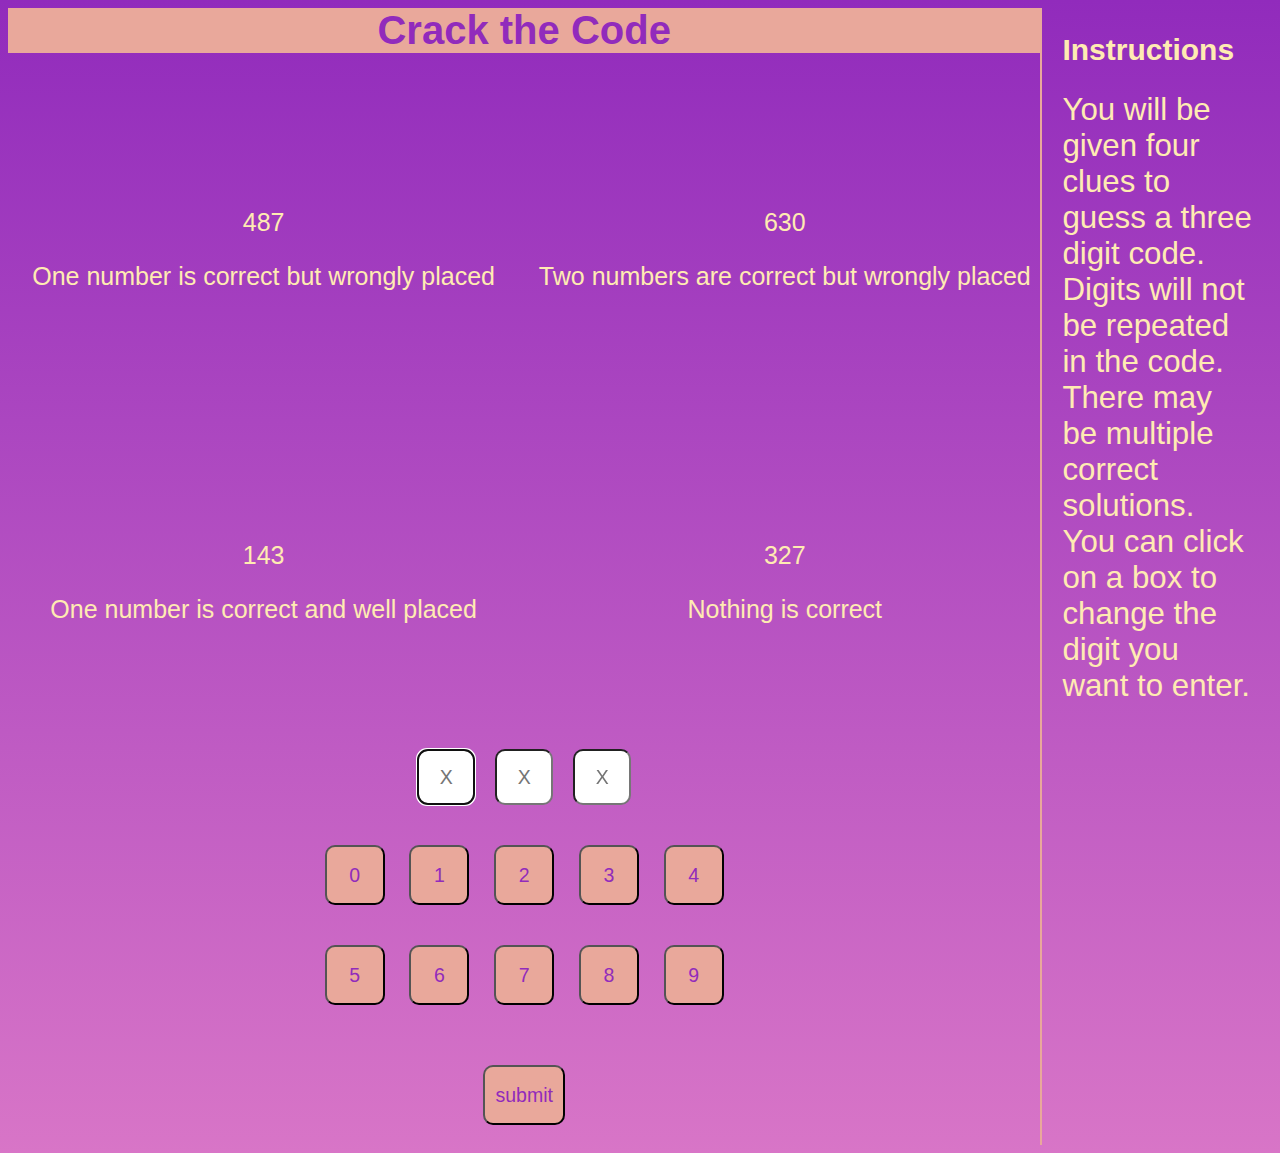
==== index.html @ f684341f "moved out of folder" ====
<!DOCTYPE html>
<html lang="en">
<head>
    <meta charset="UTF-8">
    <meta name="viewport" content="width=device-width, initial-scale=1.0">
    <title>Crack the Code</title>
    <link rel="stylesheet" href="styles.css">
    <script src="clues-script.js" defer></script>
    <script src="player-script.js" defer></script>
</head>
<body>
    
    <h1 id="mobile">Crack the Code</h1>
    <aside class="instructions" id="instructions" onclick="clickOut()">
        <h2>Instructions</h2>

        You will be given four clues to guess a three digit code.
        Digits will not be repeated in the code.
        There may be multiple correct solutions.
        You can click on a box to change the digit you want to enter.
    </aside>
    
    <div class="puzzle-container" onclick="clickOut()">
        <h1 id="big-screen">Crack the Code</h1>
        <div class="clues">
            <div id="clue1">
                <p>000</p>
                <p>One number is correct but wrongly placed</p>
                </div>
            <div id="clue2"><p>000</p>
                <p>One number is correct and well placed</p></div>
            <div id="clue3"><p>000</p>
                <p>This is clue 3 </p></div>
            <div id="clue4"><p>000</p>
                <p>This is clue 4 </p></div>
        </div>
        <div class="answer-inputs" id="answer-inputs">
            <input class="answer-box" id="answer-box1" type="text" placeholder="X" onclick="setFocus(this, 1)" autofocus >
            <input class="answer-box" id="answer-box2" type="text" placeholder="X" onclick="setFocus(this, 2)" >
            <input class="answer-box" id="answer-box3" type="text" placeholder="X" onclick="setFocus(this, 3)" >
        </div>
        <div class="answer-buttons">
            <button class="number-button button" onclick="getInput(0)">0</button> 
            <button class="number-button button" onclick="getInput(1)">1</button>
            <button class="number-button button" onclick="getInput(2)">2</button>
            <button class="number-button button" onclick="getInput(3)">3</button>
            <button class="number-button button" onclick="getInput(4)">4</button>
            <button class="number-button button" onclick="getInput(5)">5</button>
            <button class="number-button button" onclick="getInput(6)">6</button>
            <button class="number-button button" onclick="getInput(7)">7</button>
            <button class="number-button button" onclick="getInput(8)">8</button>
            <button class="number-button button" onclick="getInput(9)">9</button>
        </div>
        <div class="submit-button-row">
            <button id="submit-button" class="button" type="submit" onclick="submitAnswer()">submit</button>
        </div>
    </div>

    
</body>
</html>
---- styles.css ----
*{
    font-size: 62.5%;
    font-family: Verdana, Geneva, Tahoma, sans-serif;
    color: #FFEBB2;
}

body{
    font-size: 5rem;
    background: linear-gradient( #912BBC, #D875C7);
    min-height: 100vh;
    /* background-color: #912BBC; */
}
h1{
    font-size: 4rem;
    text-align: center;
    margin-top: 0;
    margin-bottom: 3rem;
    background-color: #E9A89B;
    color:#912bbc;
    
}
#mobile{
    display: none;
}
body div{
    min-height: 3rem;
}
.puzzle-container{
    display: flex;
    flex-direction: column;
    font-size: 5rem;
    border-right: 2px solid #E9A89B;

}
.clues {
    display: grid;
    grid-template-columns: repeat(2, 1fr);
    grid-template-rows: repeat(2, 1fr);
    grid-column-gap: 1rem;
    grid-row-gap: 0;
    min-height: 20%;
    font-size: 2.3rem;
}

.clues div{
    margin: 0 auto;
    padding: 10rem 0;
    font-size: 4rem;
    text-align: center;
}

.answer-inputs{
    display: flex;
    margin-left:  auto;
    margin-right:  auto;
    align-items: center;
    justify-content: center;
}    

.answer-inputs input{
    height: 5rem;
    width: 5rem;
    margin-left: 1rem;
    margin-right: 1rem;
    border-radius: 1rem;
    text-align: center;
    color: #912bbc;
}
.answer-buttons{
    display: grid;
    grid-template-columns: repeat(5, 1fr);
    grid-template-rows: repeat(2, 1fr);
    grid-column-gap: 11px;
    grid-row-gap: 0px;
    margin: 2rem 30%;
    justify-content: center;
} 
    
.button{
    height: 6rem;
    width: 6rem;
    margin: 2rem auto;
    border-radius: 1rem;
    background-color:#E9A89B ;
    color: #912bbc;
}
.submit-button-row{
    display: flex;
    justify-content: center;
    margin: 0 auto;
    
}

#submit-button{
    width: fit-content;
    padding: 1rem;
}
h2{
    font-size: 3rem;
}
#instructions{
    height: 100vh;
    margin: 0 auto;
    padding-left: 2rem;
    padding-right: 2rem;
    width: 15%;
    float: right;
    
}

@media only screen and (min-width:320px) and (max-width:1023px){
    *{
        font-size: 50%;
    }
    body div{
        max-height: 100vh;
    }
    #mobile{
        display: block;
        margin-top: 2rem;
        font-size: 3rem;
    }
    #big-screen{
        display: none;
    }
    .puzzle-container{
        border: none;
    }
    h2{
        text-align: center;
        font-size: 2rem;
    }
    #instructions{
        height: auto;
        border: 1px solid #E9A89B;
        padding: 1rem ;
        width: 90%;
        float:none;
        margin: 0 auto;
        font-size: 2rem;
        
    }
    .clues{
        color: black;
    }
    .clues div{
        padding: 5rem 1rem;
    }
}

@media screen and (min-width:768px) and (max-width:1023px){
    .clues div{
        padding: 8rem 1rem;
    }
}
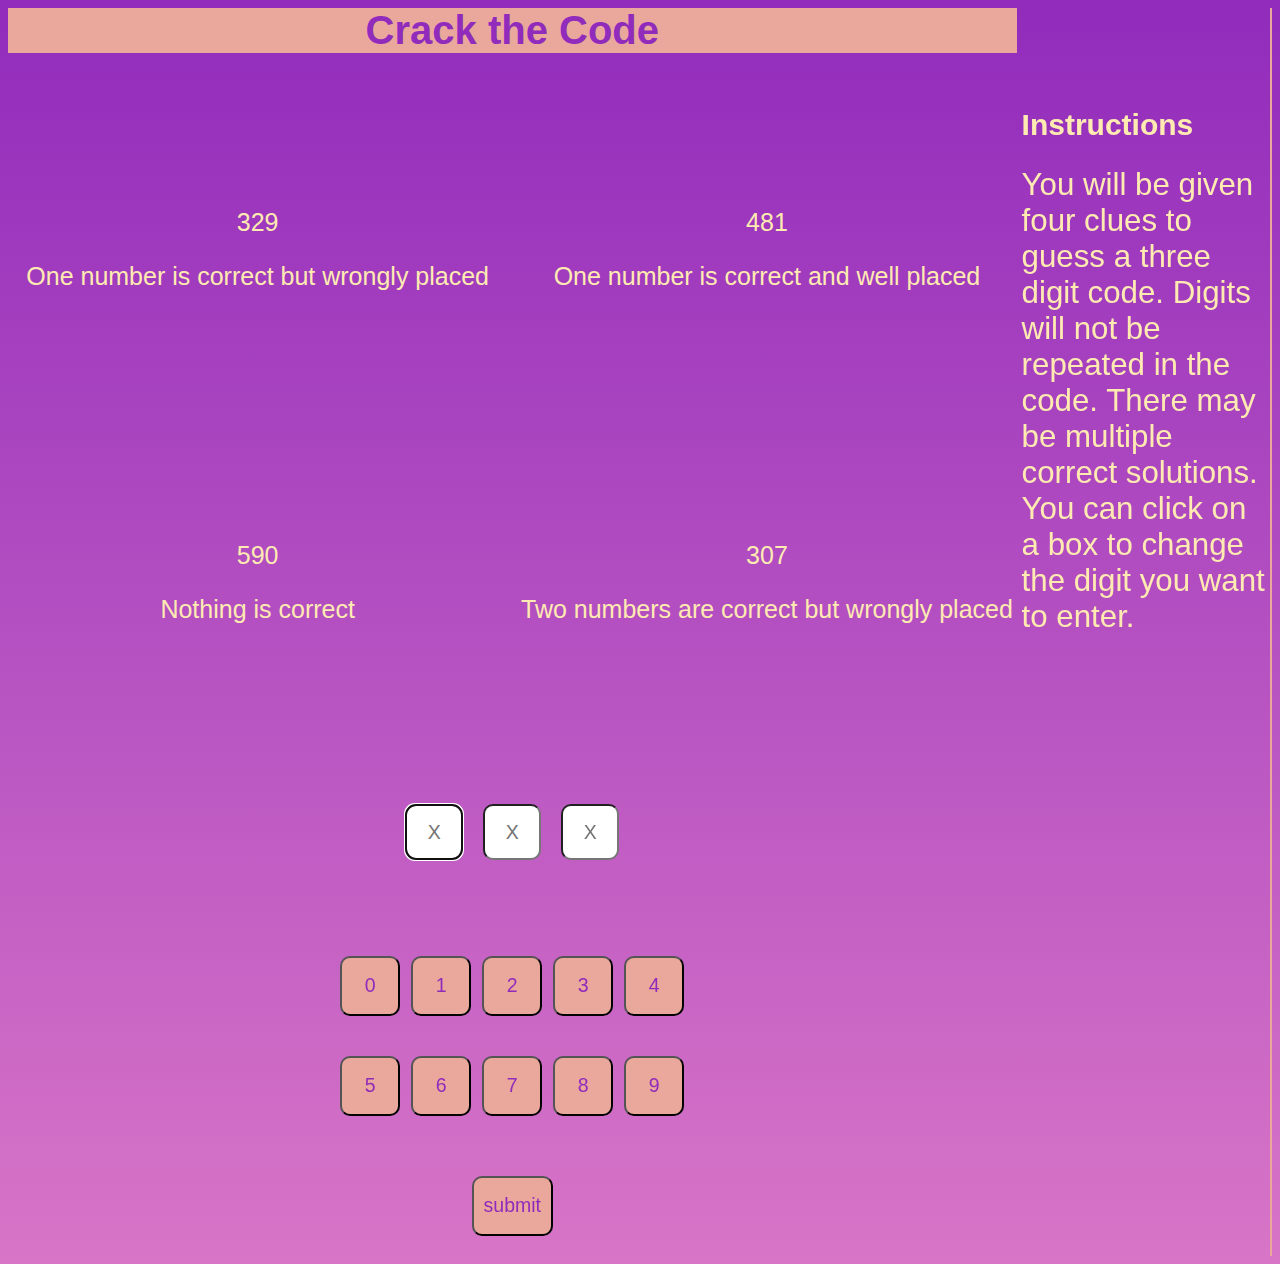
==== commit b5b10792: "Missed adding the index file to last commit" ====
--- a/index.html
+++ b/index.html
@@ -11,14 +11,7 @@
 <body>
     
     <h1 id="mobile">Crack the Code</h1>
-    <aside class="instructions" id="instructions" onclick="clickOut()">
-        <h2>Instructions</h2>
 
-        You will be given four clues to guess a three digit code.
-        Digits will not be repeated in the code.
-        There may be multiple correct solutions.
-        You can click on a box to change the digit you want to enter.
-    </aside>
     
     <div class="puzzle-container" onclick="clickOut()">
         <h1 id="big-screen">Crack the Code</h1>
@@ -54,6 +47,14 @@
         <div class="submit-button-row">
             <button id="submit-button" class="button" type="submit" onclick="submitAnswer()">submit</button>
         </div>
+        <aside class="instructions" id="instructions" onclick="clickOut()">
+            <h2>Instructions</h2>
+    
+            You will be given four clues to guess a three digit code.
+            Digits will not be repeated in the code.
+            There may be multiple correct solutions.
+            You can click on a box to change the digit you want to enter.
+        </aside>
     </div>
 
     
--- a/styles.css
+++ b/styles.css
@@ -7,7 +7,7 @@
 body{
     font-size: 5rem;
     background: linear-gradient( #912BBC, #D875C7);
-    min-height: 100vh;
+    /* min-height: 100vh; */
     /* background-color: #912BBC; */
 }
 h1{
@@ -23,22 +23,35 @@
     display: none;
 }
 body div{
-    min-height: 3rem;
+    min-height: 2rem;
 }
-.puzzle-container{
-    display: flex;
-    flex-direction: column;
+
+
+.puzzle-container {
+    display: grid;
+    grid-template-columns: repeat(5, 1fr);
+    grid-template-rows: 0.1fr repeat(2, 1fr) 0.5fr;
+    grid-auto-flow: column;
+    grid-column-gap: 0.5rem;
+    grid-row-gap: 0px;
     font-size: 5rem;
     border-right: 2px solid #E9A89B;
-
 }
+    
+#big-screen { grid-area: 1 / 1 / 2 / 5; }
+.clues{grid-area: 2/1/4/5 ;}
+.answer-inputs { grid-area: 4 / 2 / 5 / 4; }
+.answer-buttons { grid-area: 5 / 2 / 6 / 4; }
+.submit-button-row { grid-area: 6 / 2 / 7 / 4; }
+.instructions { grid-area: 2 / 5 / 7 / 6; } 
+    
 .clues {
     display: grid;
     grid-template-columns: repeat(2, 1fr);
     grid-template-rows: repeat(2, 1fr);
     grid-column-gap: 1rem;
     grid-row-gap: 0;
-    min-height: 20%;
+    text-align: center;
     font-size: 2.3rem;
 }
 
@@ -98,15 +111,7 @@
 h2{
     font-size: 3rem;
 }
-#instructions{
-    height: 100vh;
-    margin: 0 auto;
-    padding-left: 2rem;
-    padding-right: 2rem;
-    width: 15%;
-    float: right;
-    
-}
+
 
 @media only screen and (min-width:320px) and (max-width:1023px){
     *{
@@ -115,14 +120,41 @@
     body div{
         max-height: 100vh;
     }
-    #mobile{
+    /* #mobile{
         display: block;
         margin-top: 2rem;
         font-size: 3rem;
-    }
-    #big-screen{
+    } */
+    /* #big-screen{
         display: none;
-    }
+    } */
+
+    .puzzle-container {
+        display: grid;
+        grid-template-columns: repeat(4, 1fr);
+        grid-template-rows: 0.3fr  0.5fr 50fr 20fr 1fr 1fr;
+        grid-column-gap: 0px;
+        grid-row-gap: 0px;
+        }
+        
+        #big-screen { grid-area: 1 / 1 / 2 / 5; }
+        .instructions { grid-area: 2 / 1 / 3 / 5; }
+        .clues { grid-area: 3 / 1 / 4 / 5; }
+        .answer-inputs { grid-area: 4 / 1 / 5 / 5; }
+        .answer-buttons { grid-area: 7 / 1 / 8 / 5; }
+        .submit-button-row { grid-area: 10 / 1 / 11 / 5; }
+        
+        
+    /* .puzzle-container {
+        display: grid;
+        grid-template-columns: repeat(5, 1fr);
+        grid-template-rows: 0.1fr repeat(2, 1fr) 0.5fr;
+        grid-auto-flow: column;
+        grid-column-gap: 0.5rem;
+        grid-row-gap: 0px;
+        font-size: 5rem;
+        border-right: 2px solid #E9A89B;
+    } */
     .puzzle-container{
         border: none;
     }
@@ -137,19 +169,31 @@
         width: 90%;
         float:none;
         margin: 0 auto;
-        font-size: 2rem;
+        font-size: 1.5rem;
         
     }
     .clues{
-        color: black;
     }
     .clues div{
-        padding: 5rem 1rem;
+        font-size: 3rem;
+        padding: 0 1rem;
     }
+    .button, .answer-inputs input{
+        height: 5rem;
+        width: 5rem;
+        font-size: 2rem;
+
+    }
+    
 }
 
 @media screen and (min-width:768px) and (max-width:1023px){
     .clues div{
+        font-size: 5rem;
         padding: 8rem 1rem;
     }
+
+    .puzzle-container{
+        grid-template-rows: 0.3fr  0.5fr 50fr 10fr 1fr 1fr;
+    }
 }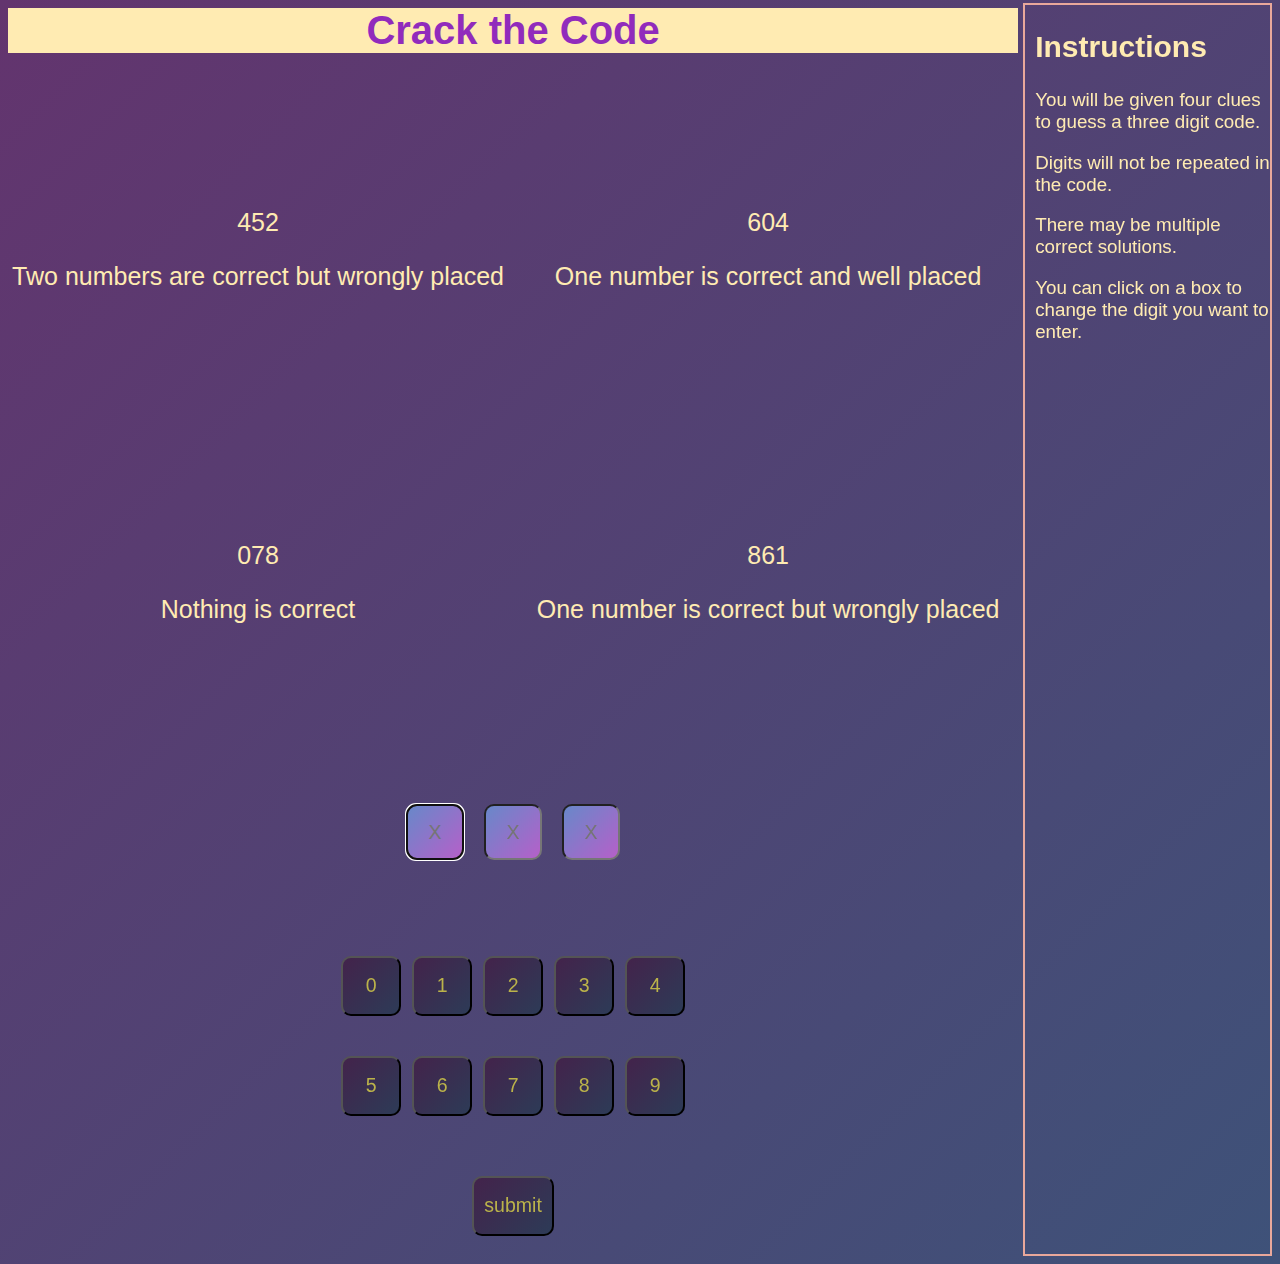
==== commit 22e794ad: "Changed theme colors" ====
--- a/index.html
+++ b/index.html
@@ -1,5 +1,5 @@
 <!DOCTYPE html>
-<html lang="en">
+<html lang="en" id="wholeDoc">
 <head>
     <meta charset="UTF-8">
     <meta name="viewport" content="width=device-width, initial-scale=1.0">
@@ -13,9 +13,9 @@
     <h1 id="mobile">Crack the Code</h1>
 
     
-    <div class="puzzle-container" onclick="clickOut()">
+    <div class="puzzle-container"  id="puzzle-container" onclick="clickOut()">
         <h1 id="big-screen">Crack the Code</h1>
-        <div class="clues">
+        <div class="clues" id="allClues">
             <div id="clue1">
                 <p>000</p>
                 <p>One number is correct but wrongly placed</p>
@@ -49,11 +49,10 @@
         </div>
         <aside class="instructions" id="instructions" onclick="clickOut()">
             <h2>Instructions</h2>
-    
-            You will be given four clues to guess a three digit code.
-            Digits will not be repeated in the code.
-            There may be multiple correct solutions.
-            You can click on a box to change the digit you want to enter.
+            <p>You will be given four clues to guess a three digit code. </p>
+            <p>Digits will not be repeated in the code. </p>
+            <p>There may be multiple correct solutions. </p>
+            <p>You can click on a box to change the digit you want to enter. </p>
         </aside>
     </div>
 
--- a/styles.css
+++ b/styles.css
@@ -6,7 +6,7 @@
 
 body{
     font-size: 5rem;
-    background: linear-gradient( #912BBC, #D875C7);
+    background: linear-gradient( 135deg, #63346e,#3e5279);
     /* min-height: 100vh; */
     /* background-color: #912BBC; */
 }
@@ -15,8 +15,9 @@
     text-align: center;
     margin-top: 0;
     margin-bottom: 3rem;
-    background-color: #E9A89B;
+    background-color:#FFEBB2 ;
     color:#912bbc;
+    
     
 }
 #mobile{
@@ -35,7 +36,6 @@
     grid-column-gap: 0.5rem;
     grid-row-gap: 0px;
     font-size: 5rem;
-    border-right: 2px solid #E9A89B;
 }
     
 #big-screen { grid-area: 1 / 1 / 2 / 5; }
@@ -45,6 +45,13 @@
 .submit-button-row { grid-area: 6 / 2 / 7 / 4; }
 .instructions { grid-area: 2 / 5 / 7 / 6; } 
     
+
+.instructions{
+    font-size: 3rem;
+    border: 2px solid #E9A89B;
+    padding-left: 1rem;
+    margin-top: -8rem;
+}
 .clues {
     display: grid;
     grid-template-columns: repeat(2, 1fr);
@@ -77,8 +84,23 @@
     margin-right: 1rem;
     border-radius: 1rem;
     text-align: center;
-    color: #912bbc;
-}
+    color:#f3e413 ;
+
+    background: linear-gradient(135deg, #6888c9, #b560c9);
+}
+
+input:focus{
+    border-color: #e9b451;
+    background-color: #ede7ee;
+    color:#f3e413 ;
+}
+
+input:hover, button:hover{
+    cursor:pointer;
+    color: #1c65f5;
+
+}
+
 .answer-buttons{
     display: grid;
     grid-template-columns: repeat(5, 1fr);
@@ -94,8 +116,10 @@
     width: 6rem;
     margin: 2rem auto;
     border-radius: 1rem;
-    background-color:#E9A89B ;
-    color: #912bbc;
+    color: #bbb34a;
+    background: linear-gradient(135deg,  #43234b, #2d3b57);
+
+
 }
 .submit-button-row{
     display: flex;
@@ -111,6 +135,17 @@
 h2{
     font-size: 3rem;
 }
+#share-link{
+    margin-top: 3rem;
+    font-size: 1.5rem;
+}
+#share-link span
+{
+    font-size: 1.5rem;
+    
+    text-decoration: underline;
+    cursor: pointer;
+}
 
 
 @media only screen and (min-width:320px) and (max-width:1023px){
@@ -120,14 +155,7 @@
     body div{
         max-height: 100vh;
     }
-    /* #mobile{
-        display: block;
-        margin-top: 2rem;
-        font-size: 3rem;
-    } */
-    /* #big-screen{
-        display: none;
-    } */
+
 
     .puzzle-container {
         display: grid;
@@ -135,26 +163,17 @@
         grid-template-rows: 0.3fr  0.5fr 50fr 20fr 1fr 1fr;
         grid-column-gap: 0px;
         grid-row-gap: 0px;
-        }
+    }
+    
+    #big-screen { grid-area: 1 / 1 / 2 / 5; }
+    .instructions { grid-area: 2 / 1 / 3 / 5; }
+    .clues { grid-area: 3 / 1 / 4 / 5; }
+    .answer-inputs { grid-area: 4 / 1 / 5 / 5; }
+    .answer-buttons { grid-area: 7 / 1 / 8 / 5; }
+    .submit-button-row { grid-area: 10 / 1 / 11 / 5; }
+    
         
-        #big-screen { grid-area: 1 / 1 / 2 / 5; }
-        .instructions { grid-area: 2 / 1 / 3 / 5; }
-        .clues { grid-area: 3 / 1 / 4 / 5; }
-        .answer-inputs { grid-area: 4 / 1 / 5 / 5; }
-        .answer-buttons { grid-area: 7 / 1 / 8 / 5; }
-        .submit-button-row { grid-area: 10 / 1 / 11 / 5; }
-        
-        
-    /* .puzzle-container {
-        display: grid;
-        grid-template-columns: repeat(5, 1fr);
-        grid-template-rows: 0.1fr repeat(2, 1fr) 0.5fr;
-        grid-auto-flow: column;
-        grid-column-gap: 0.5rem;
-        grid-row-gap: 0px;
-        font-size: 5rem;
-        border-right: 2px solid #E9A89B;
-    } */
+
     .puzzle-container{
         border: none;
     }
@@ -165,12 +184,15 @@
     #instructions{
         height: auto;
         border: 1px solid #E9A89B;
-        padding: 1rem ;
+        padding: 0rem;
         width: 90%;
         float:none;
         margin: 0 auto;
-        font-size: 1.5rem;
+        font-size: 2rem;
         
+    }
+    #instructions p{
+        text-align: center;
     }
     .clues{
     }
@@ -182,8 +204,9 @@
         height: 5rem;
         width: 5rem;
         font-size: 2rem;
-
-    }
+        
+    }
+    
     
 }
 
@@ -196,4 +219,7 @@
     .puzzle-container{
         grid-template-rows: 0.3fr  0.5fr 50fr 10fr 1fr 1fr;
     }
+    #instructions{
+        font-size: 3rem;
+    }
 }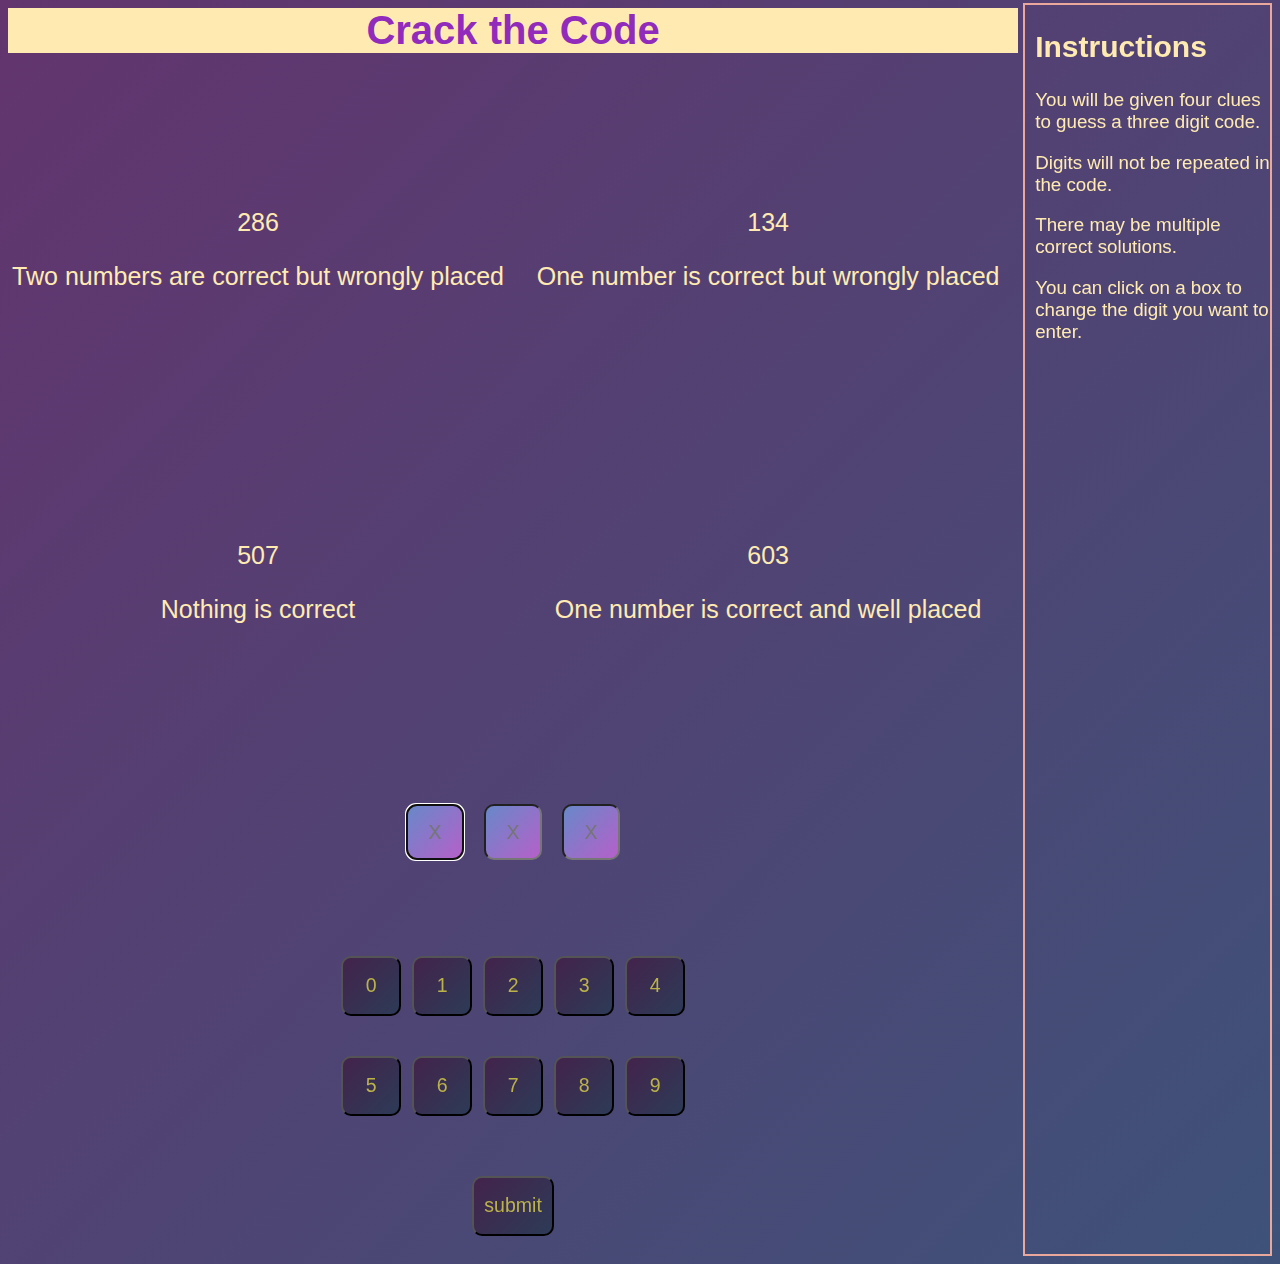
==== commit 588c4dfb: "Removed button type attribute from submit button" ====
--- a/index.html
+++ b/index.html
@@ -45,7 +45,7 @@
             <button class="number-button button" onclick="getInput(9)">9</button>
         </div>
         <div class="submit-button-row">
-            <button id="submit-button" class="button" type="submit" onclick="submitAnswer()">submit</button>
+            <button id="submit-button" class="button" onclick="submitAnswer()">submit</button>
         </div>
         <aside class="instructions" id="instructions" onclick="clickOut()">
             <h2>Instructions</h2>
@@ -58,4 +58,4 @@
 
     
 </body>
-</html>+</html>
